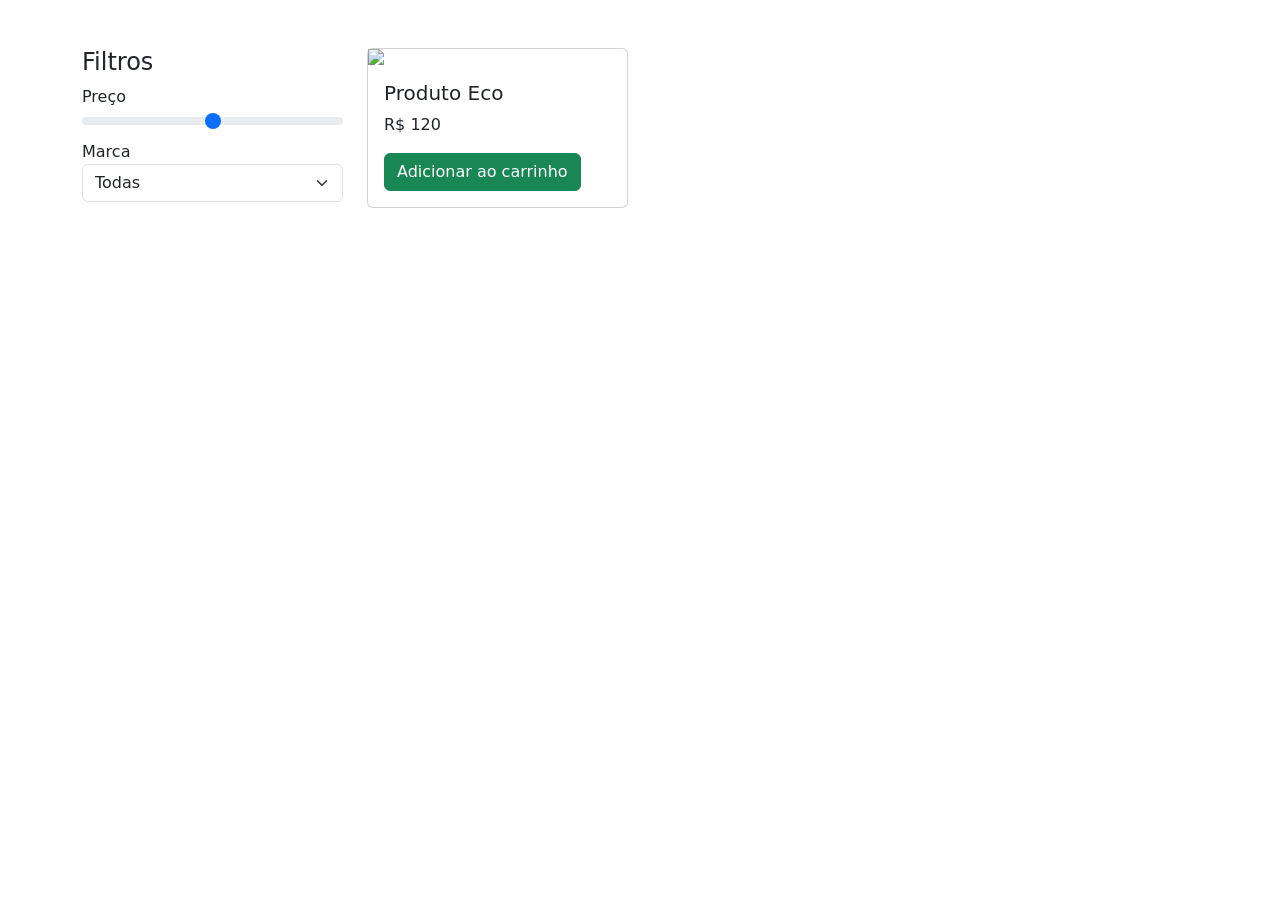
==== categorias.html @ 5b39e4c4 "bootstrap instalado e testes de paginas feitos" ====
<!DOCTYPE html>
<html lang="en">
  <head>
    <meta charset="UTF-8" />
    <meta name="viewport" content="width=device-width, initial-scale=1.0" />

    <link href="https://cdn.jsdelivr.net/npm/bootstrap@5.3.3/dist/css/bootstrap.min.css" rel="stylesheet">

    <link rel="stylesheet" href="./styles.css">

    <link rel="stylesheet"
    href="https://cdnjs.cloudflare.com/ajax/libs/font-awesome/6.5.0/css/all.min.css">


    <title>Document</title>
  </head>
  <body>
    <div class="container mt-5">
      <div class="row">
        <!-- FILTROS -->

        <div class="col-md-3">
          <h4>Filtros</h4>

          <label>Preço</label>
          <input type="range" class="form-range" />

          <label>Marca</label>

          <select class="form-select">
            <option>Todas</option>
            <option>EcoLife</option>
            <option>GreenTech</option>
          </select>
        </div>

        <!-- PRODUTOS -->

        <div class="col-md-9">
          <div class="row">
            <div class="col-md-4">
              <div class="card">
                <img src="img/produtos/eco1.jpg" />

                <div class="card-body">
                  <h5>Produto Eco</h5>
                  <p>R$ 120</p>

                  <button class="btn btn-success">Adicionar ao carrinho</button>
                </div>
              </div>
            </div>
          </div>
        </div>
      </div>
    </div>
  </body>
</html>
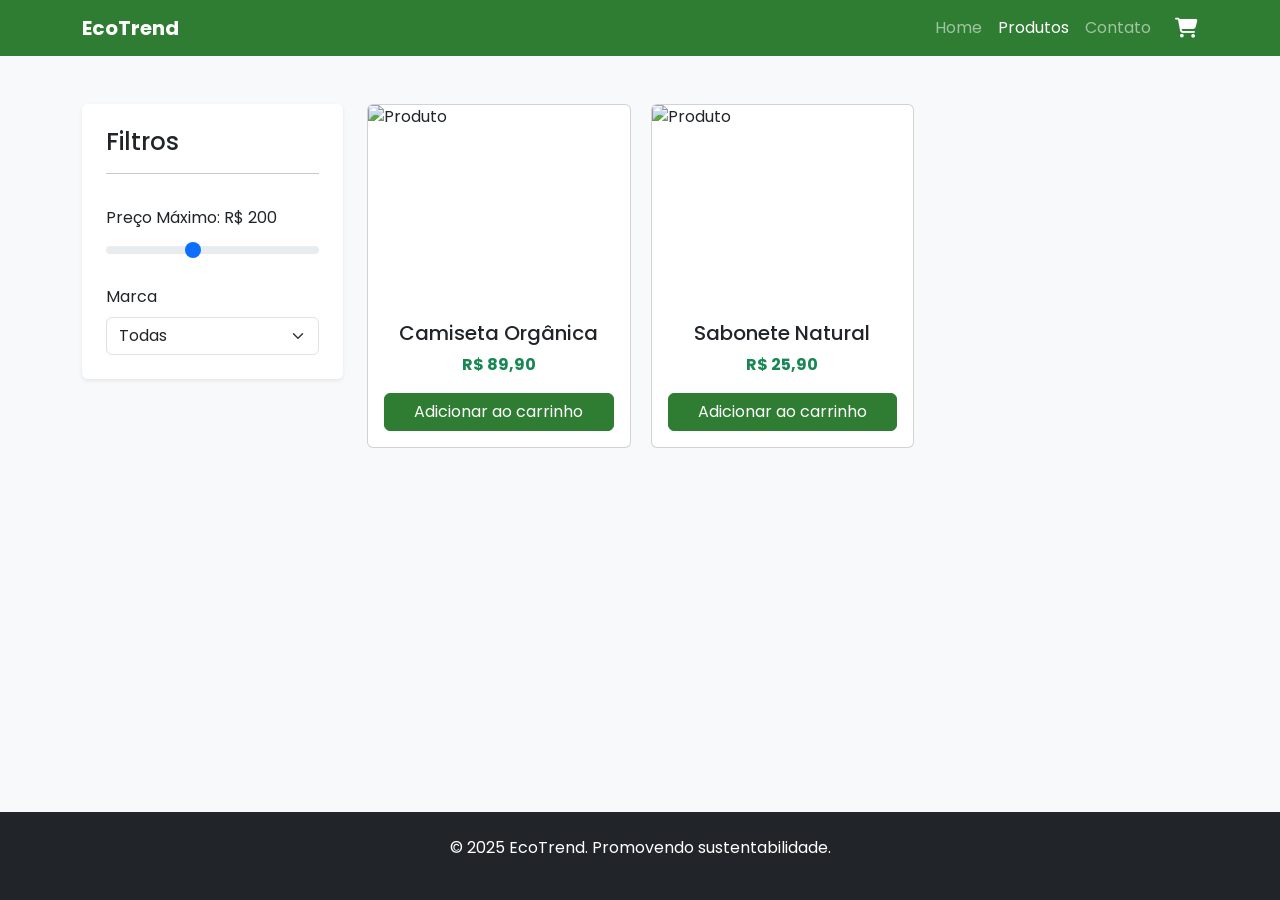
==== commit 60a40097: "Home Page" ====
--- a/categorias.html
+++ b/categorias.html
@@ -1,58 +1,81 @@
 <!DOCTYPE html>
-<html lang="en">
-  <head>
-    <meta charset="UTF-8" />
-    <meta name="viewport" content="width=device-width, initial-scale=1.0" />
+<html lang="pt-br">
+<head>
+    <meta charset="UTF-8">
+    <meta name="viewport" content="width=device-width, initial-scale=1.0">
+    <title>EcoTrend - Categorias</title>
+    <link rel="stylesheet" href="./bootstrap.css">
+    <link rel="stylesheet" href="https://cdnjs.cloudflare.com/ajax/libs/font-awesome/6.5.0/css/all.min.css">
+    <link rel="stylesheet" href="./styles.css">
+</head>
+<body>
 
-    <link href="https://cdn.jsdelivr.net/npm/bootstrap@5.3.3/dist/css/bootstrap.min.css" rel="stylesheet">
+    <nav class="navbar navbar-expand-lg navbar-dark bg-success">
+        <div class="container">
+            <a class="navbar-brand" href="index.html"><strong>EcoTrend</strong></a>
+            <button class="navbar-toggler" data-bs-toggle="collapse" data-bs-target="#menu">
+                <span class="navbar-toggler-icon"></span>
+            </button>
+            <div class="collapse navbar-collapse" id="menu">
+                <ul class="navbar-nav ms-auto align-items-center">
+                    <li class="nav-item"><a class="nav-link" href="index.html">Home</a></li>
+                    <li class="nav-item"><a class="nav-link active" href="categorias.html">Produtos</a></li>
+                    <li class="nav-item"><a class="nav-link" href="contato.html">Contato</a></li>
+                    <li class="nav-item ms-3">
+                        <a href="#" class="text-white"><i class="fa fa-shopping-cart fa-lg"></i></a>
+                    </li>
+                </ul>
+            </div>
+        </div>
+    </nav>
 
-    <link rel="stylesheet" href="./styles.css">
+    <main class="container mt-5">
+        <div class="row">
+            <aside class="col-md-3 mb-4">
+                <div class="bg-white p-4 rounded shadow-sm">
+                    <h4>Filtros</h4>
+                    <hr>
+                    <label class="form-label mt-3">Preço Máximo: <span id="precoValor">R$ 200</span></label>
+                    <input type="range" class="form-range" min="0" max="500" value="200" oninput="document.getElementById('precoValor').innerText = 'R$ ' + this.value">
 
-    <link rel="stylesheet"
-    href="https://cdnjs.cloudflare.com/ajax/libs/font-awesome/6.5.0/css/all.min.css">
+                    <label class="form-label mt-3">Marca</label>
+                    <select class="form-select">
+                        <option>Todas</option>
+                        <option>EcoLife</option>
+                        <option>GreenTech</option>
+                    </select>
+                </div>
+            </aside>
 
+            <section class="col-md-9">
+                <div class="produto-grid mt-0">
+                    <div class="card">
+                        <img src="https://images.unsplash.com/photo-1523381210434-271e8be1f52b?w=400&h=300&fit=crop" class="card-img-top" alt="Produto">
+                        <div class="card-body text-center">
+                            <h5>Camiseta Orgânica</h5>
+                            <p class="text-success fw-bold">R$ 89,90</p>
+                            <button class="btn btn-success w-100">Adicionar ao carrinho</button>
+                        </div>
+                    </div>
+                    <div class="card">
+                        <img src="https://images.unsplash.com/photo-1608248543803-ba4f8c70ae0b?w=400&h=300&fit=crop" class="card-img-top" alt="Produto">
+                        <div class="card-body text-center">
+                            <h5>Sabonete Natural</h5>
+                            <p class="text-success fw-bold">R$ 25,90</p>
+                            <button class="btn btn-success w-100">Adicionar ao carrinho</button>
+                        </div>
+                    </div>
+                </div>
+            </section>
+        </div>
+    </main>
 
-    <title>Document</title>
-  </head>
-  <body>
-    <div class="container mt-5">
-      <div class="row">
-        <!-- FILTROS -->
+    <footer class="bg-dark text-white text-center p-4 mt-5">
+        <div class="container">
+            <p>© 2025 EcoTrend. Promovendo sustentabilidade.</p>
+        </div>
+    </footer>
 
-        <div class="col-md-3">
-          <h4>Filtros</h4>
-
-          <label>Preço</label>
-          <input type="range" class="form-range" />
-
-          <label>Marca</label>
-
-          <select class="form-select">
-            <option>Todas</option>
-            <option>EcoLife</option>
-            <option>GreenTech</option>
-          </select>
-        </div>
-
-        <!-- PRODUTOS -->
-
-        <div class="col-md-9">
-          <div class="row">
-            <div class="col-md-4">
-              <div class="card">
-                <img src="img/produtos/eco1.jpg" />
-
-                <div class="card-body">
-                  <h5>Produto Eco</h5>
-                  <p>R$ 120</p>
-
-                  <button class="btn btn-success">Adicionar ao carrinho</button>
-                </div>
-              </div>
-            </div>
-          </div>
-        </div>
-      </div>
-    </div>
-  </body>
-</html>
+    <script src="./bootstrap.bundle.min.js"></script>
+</body>
+</html>
--- a/styles.css
+++ b/styles.css
@@ -0,0 +1,49 @@
+@import url('https://fonts.googleapis.com/css2?family=Poppins:wght@300;400;600&display=swap');
+
+body {
+    font-family: 'Poppins', sans-serif;
+    background-color: #f8f9fa;
+    display: flex;
+    flex-direction: column;
+    min-height: 100vh;
+}
+
+.bg-success {
+    background-color: #2e7d32 !important;
+}
+
+.btn-success {
+    background-color: #2e7d32;
+    border-color: #2e7d32;
+}
+
+.btn-success:hover {
+    background-color: #1b5e20;
+    border-color: #1b5e20;
+}
+
+.produto-grid {
+    display: grid;
+    grid-template-columns: repeat(auto-fill, minmax(250px, 1fr));
+    gap: 20px;
+    margin-top: 20px;
+}
+
+main {
+    flex: 1;
+}
+
+.card {
+    transition: transform 0.3s;
+    height: 100%;
+}
+
+.card:hover {
+    transform: translateY(-5px);
+    box-shadow: 0 4px 15px rgba(0,0,0,0.1);
+}
+
+.card-img-top {
+    height: 200px;
+    object-fit: cover;
+}
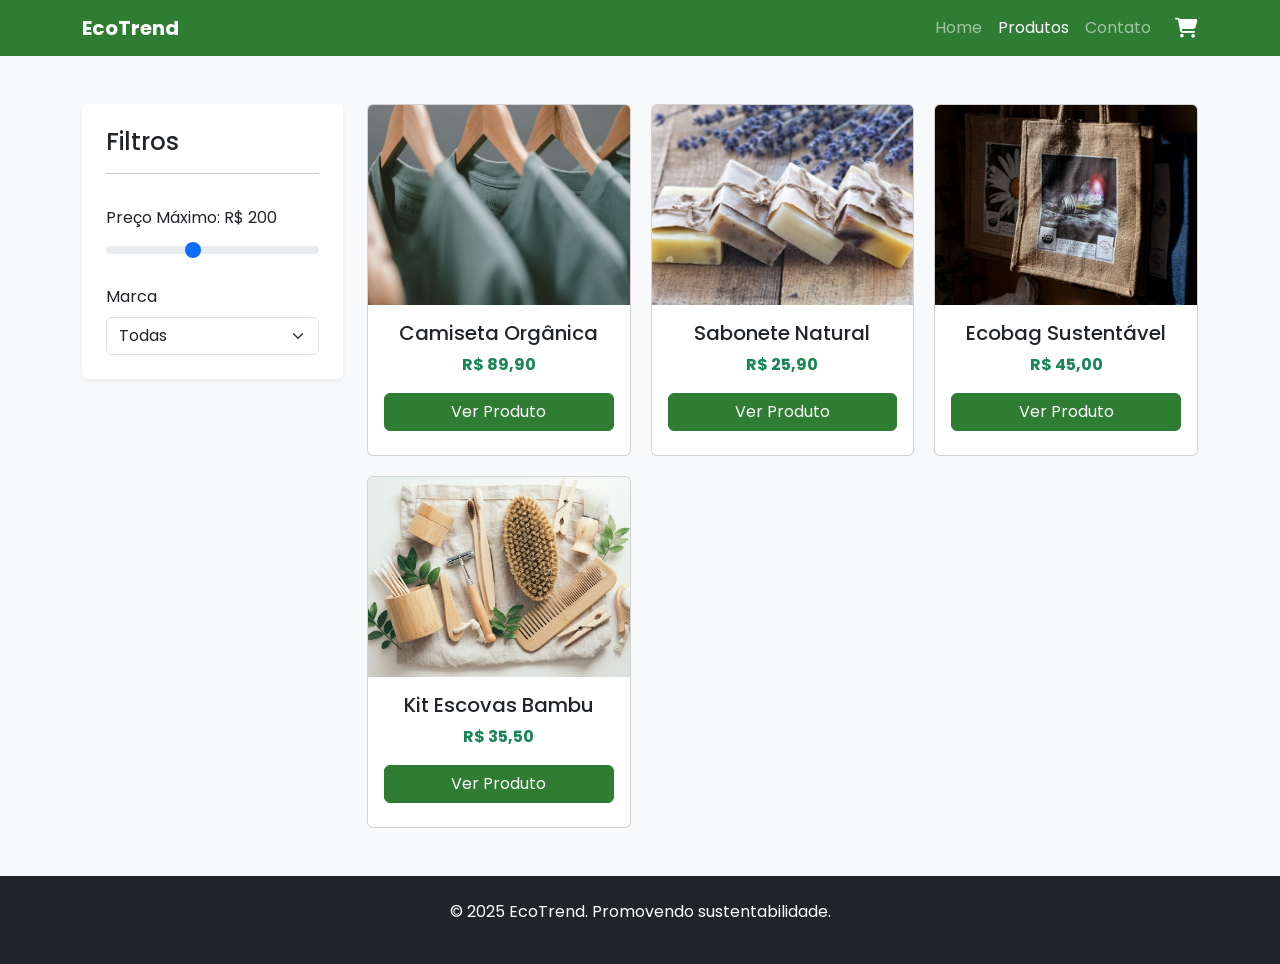
==== commit 3c1556fa: "ajustando produtos" ====
--- a/categorias.html
+++ b/categorias.html
@@ -49,22 +49,43 @@
 
             <section class="col-md-9">
                 <div class="produto-grid mt-0">
+                    
                     <div class="card">
-                        <img src="https://images.unsplash.com/photo-1523381210434-271e8be1f52b?w=400&h=300&fit=crop" class="card-img-top" alt="Produto">
+                        <img src="./img/produtos/Camiseta.jpg" class="card-img-top" alt="Camiseta Orgânica">
                         <div class="card-body text-center">
                             <h5>Camiseta Orgânica</h5>
                             <p class="text-success fw-bold">R$ 89,90</p>
-                            <button class="btn btn-success w-100">Adicionar ao carrinho</button>
+                            <a href="produto.html?item=camisa" class="btn btn-success w-100 mb-2">Ver Produto</a>
                         </div>
                     </div>
+                    
                     <div class="card">
-                        <img src="https://images.unsplash.com/photo-1608248543803-ba4f8c70ae0b?w=400&h=300&fit=crop" class="card-img-top" alt="Produto">
+                        <img src="./img/produtos/Sabonete.jpg" class="card-img-top" alt="Sabonete Natural">
                         <div class="card-body text-center">
                             <h5>Sabonete Natural</h5>
                             <p class="text-success fw-bold">R$ 25,90</p>
-                            <button class="btn btn-success w-100">Adicionar ao carrinho</button>
+                            <a href="produto.html?item=sabonete" class="btn btn-success w-100 mb-2">Ver Produto</a>
                         </div>
                     </div>
+
+                    <div class="card">
+                        <img src="./img/produtos/EcoBag.jpg" class="card-img-top" alt="Ecobag Sustentável">
+                        <div class="card-body text-center">
+                            <h5>Ecobag Sustentável</h5>
+                            <p class="text-success fw-bold">R$ 45,00</p>
+                            <a href="produto.html?item=ecobag" class="btn btn-success w-100 mb-2">Ver Produto</a>
+                        </div>
+                    </div>
+
+                    <div class="card">
+                        <img src="./img/produtos/Kit.jpg" class="card-img-top" alt="Kit Escovas Bambu">
+                        <div class="card-body text-center">
+                            <h5>Kit Escovas Bambu</h5>
+                            <p class="text-success fw-bold">R$ 35,50</p>
+                            <a href="produto.html?item=bambu" class="btn btn-success w-100 mb-2">Ver Produto</a>
+                        </div>
+                    </div>
+
                 </div>
             </section>
         </div>
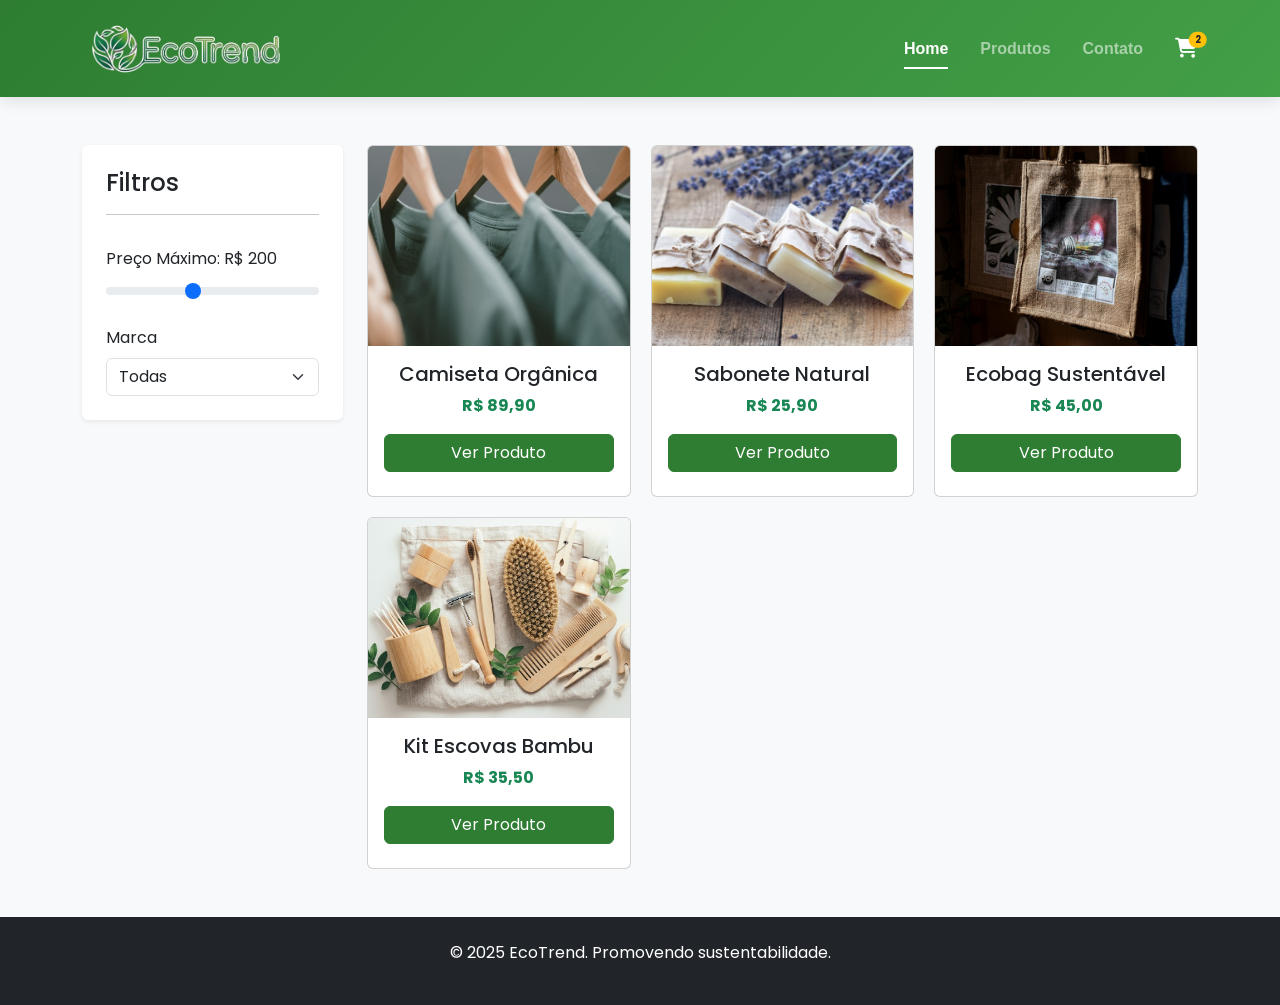
==== commit 1adf42fd: "header" ====
--- a/categorias.html
+++ b/categorias.html
@@ -10,19 +10,30 @@
 </head>
 <body>
 
-    <nav class="navbar navbar-expand-lg navbar-dark bg-success">
+    <nav class="navbar navbar-expand-lg navbar-dark bg-gradient-custom sticky-top py-3">
         <div class="container">
-            <a class="navbar-brand" href="index.html"><strong>EcoTrend</strong></a>
-            <button class="navbar-toggler" data-bs-toggle="collapse" data-bs-target="#menu">
+            
+            <a class="navbar-brand d-flex align-items-center" href="index.html">
+                <img src="./img/banners/logo.jpg" alt="Logo EcoTrend" class="logo-img">
+            </a>
+
+            <button class="navbar-toggler border-0 shadow-none" data-bs-toggle="collapse" data-bs-target="#menu">
                 <span class="navbar-toggler-icon"></span>
             </button>
+
             <div class="collapse navbar-collapse" id="menu">
-                <ul class="navbar-nav ms-auto align-items-center">
-                    <li class="nav-item"><a class="nav-link" href="index.html">Home</a></li>
-                    <li class="nav-item"><a class="nav-link active" href="categorias.html">Produtos</a></li>
-                    <li class="nav-item"><a class="nav-link" href="contato.html">Contato</a></li>
+                <ul class="navbar-nav ms-auto align-items-center fw-semibold">
+                    <li class="nav-item"><a class="nav-link active mx-2" href="index.html">Home</a></li>
+                    <li class="nav-item"><a class="nav-link mx-2" href="categorias.html">Produtos</a></li>
+                    <li class="nav-item"><a class="nav-link mx-2" href="contato.html">Contato</a></li>
+                    
                     <li class="nav-item ms-3">
-                        <a href="#" class="text-white"><i class="fa fa-shopping-cart fa-lg"></i></a>
+                        <a href="#" class="text-white position-relative mt-1">
+                            <i class="fa fa-shopping-cart fa-lg"></i>
+                            <span class="position-absolute top-0 start-100 translate-middle badge rounded-pill bg-warning text-dark" style="font-size: 0.6rem;">
+                                2
+                            </span>
+                        </a>
                     </li>
                 </ul>
             </div>
--- a/styles.css
+++ b/styles.css
@@ -46,4 +46,61 @@
 .card-img-top {
     height: 200px;
     object-fit: cover;
+}
+
+.bg-gradient-custom {
+    background: linear-gradient(135deg, #2e7d32 0%, #43a047 100%) !important;
+    box-shadow: 0 4px 15px rgba(0,0,0,0.1);
+}
+
+.logo-img {
+    height: 55px;
+    width: auto;
+    margin-right: 12px;
+    border-radius: 0;
+    background-color: transparent;
+    padding: 0;
+    object-fit: contain;
+}
+
+.navbar-nav .nav-link {
+    position: relative;
+    transition: color 0.3s ease;
+}
+.navbar-nav .nav-link::after {
+    content: '';
+    position: absolute;
+    width: 0;
+    height: 2px;
+    bottom: 0;
+    left: 8px;
+    background-color: #fff;
+    transition: width 0.3s ease-in-out;
+}
+.navbar-nav .nav-link:hover::after,
+.navbar-nav .nav-link.active::after {
+    width: calc(100% - 16px);
+}
+
+.footer-custom {
+    background: linear-gradient(135deg, #1b5e20 0%, #2e7d32 100%);
+    color: #e8f5e9;
+}
+
+.footer-social-icon {
+    display: inline-flex;
+    align-items: center;
+    justify-content: center;
+    width: 40px;
+    height: 40px;
+    border-radius: 50%;
+    background-color: rgba(255,255,255,0.1);
+    color: #fff;
+    text-decoration: none;
+    transition: all 0.3s ease;
+}
+.footer-social-icon:hover {
+    background-color: #fff;
+    color: #2e7d32;
+    transform: translateY(-3px);
 }
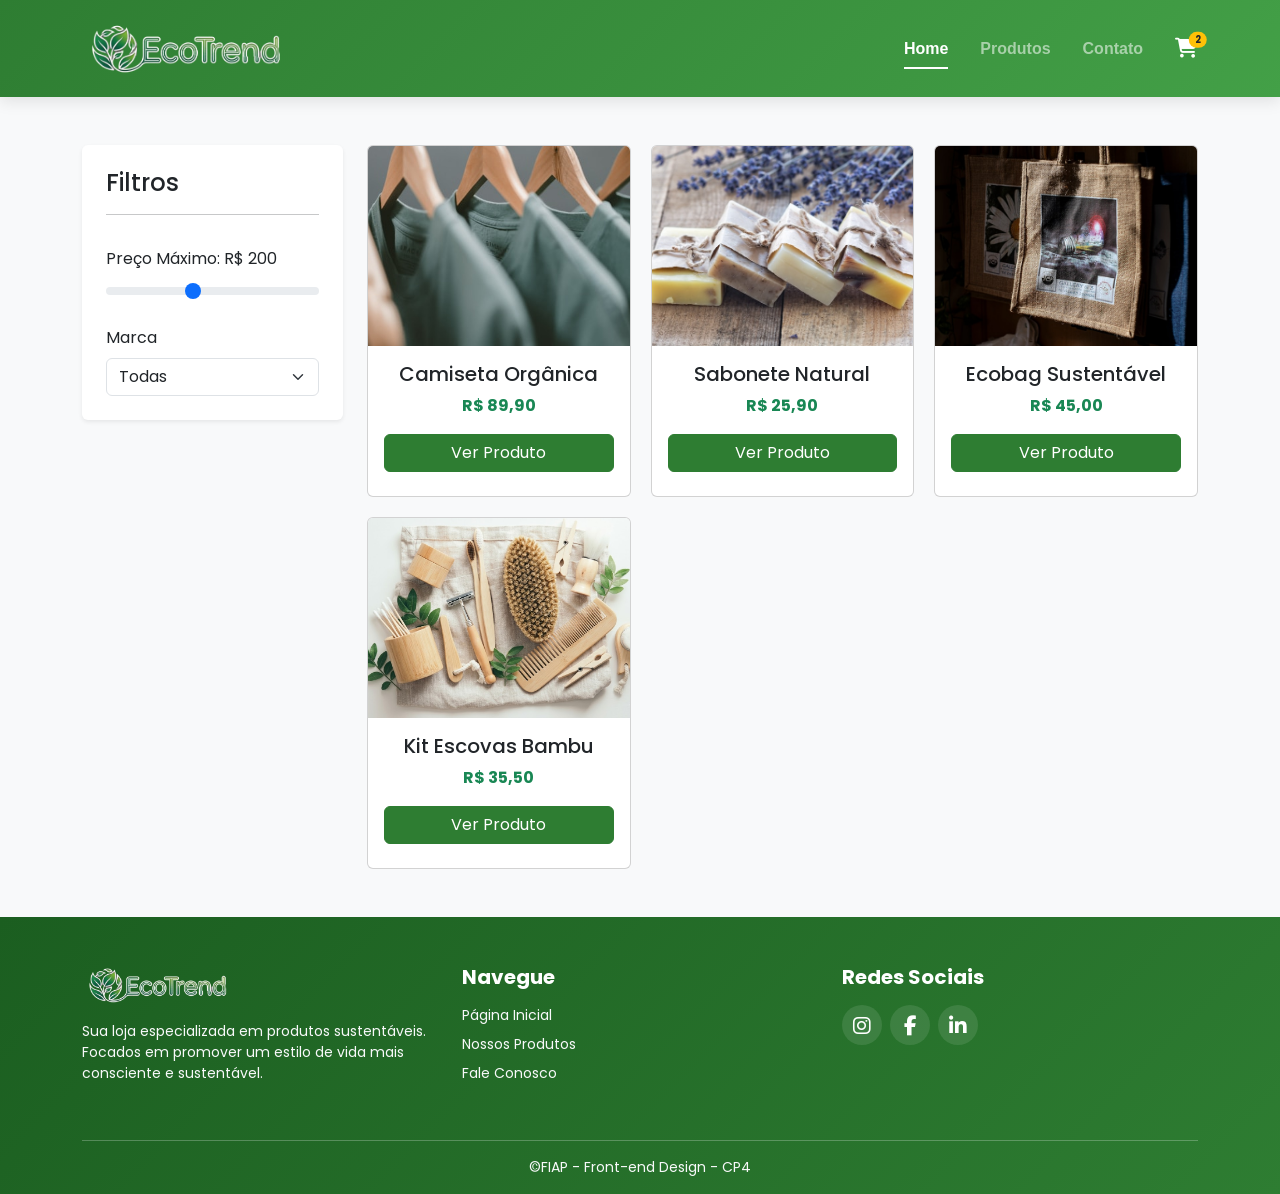
==== commit 114097b8: "footer" ====
--- a/categorias.html
+++ b/categorias.html
@@ -102,9 +102,42 @@
         </div>
     </main>
 
-    <footer class="bg-dark text-white text-center p-4 mt-5">
+    <footer class="footer-custom pt-5 pb-3 mt-5">
         <div class="container">
-            <p>© 2025 EcoTrend. Promovendo sustentabilidade.</p>
+            <div class="row mb-4">
+                
+                <div class="col-md-4 mb-3">
+                    <a href="index.html" class="d-flex align-items-center text-decoration-none mb-3">
+                        <img src="./img/banners/logo.jpg" alt="Logo EcoTrend" class="logo-img-footer">
+                    </a>
+                    <p class="small text-light">Sua loja especializada em produtos sustentáveis. Focados em promover um estilo de vida mais consciente e sustentável.</p>
+                </div>
+                
+                <div class="col-md-4 mb-3">
+                    <h5 class="fw-bold mb-3 text-white">Navegue</h5>
+                    <ul class="list-unstyled small">
+                        <li><a href="index.html" class="text-light text-decoration-none mb-2 d-block">Página Inicial</a></li>
+                        <li><a href="categorias.html" class="text-light text-decoration-none mb-2 d-block">Nossos Produtos</a></li>
+                        <li><a href="contato.html" class="text-light text-decoration-none mb-2 d-block">Fale Conosco</a></li>
+                    </ul>
+                </div>
+                
+                <div class="col-md-4 mb-3">
+                    <h5 class="fw-bold mb-3 text-white">Redes Sociais</h5>
+                    <div class="d-flex gap-2">
+                        <a href="#" class="footer-social-icon"><i class="fab fa-instagram fa-lg"></i></a>
+                        <a href="#" class="footer-social-icon"><i class="fab fa-facebook-f fa-lg"></i></a>
+                        <a href="#" class="footer-social-icon"><i class="fab fa-linkedin-in fa-lg"></i></a>
+                    </div>
+                </div>
+
+            </div>
+            
+            <hr class="border-light opacity-25">
+            
+            <div class="text-center small mt-3">
+                <p class="mb-0 text-light">©FIAP - Front-end Design - CP4</p>
+            </div>
         </div>
     </footer>
 
--- a/styles.css
+++ b/styles.css
@@ -63,6 +63,16 @@
     object-fit: contain;
 }
 
+.logo-img-footer {
+    height: 40px;
+    width: auto;
+    margin-right: 12px;
+    border-radius: 0;
+    background-color: transparent;
+    padding: 0;
+    object-fit: contain;
+}
+
 .navbar-nav .nav-link {
     position: relative;
     transition: color 0.3s ease;
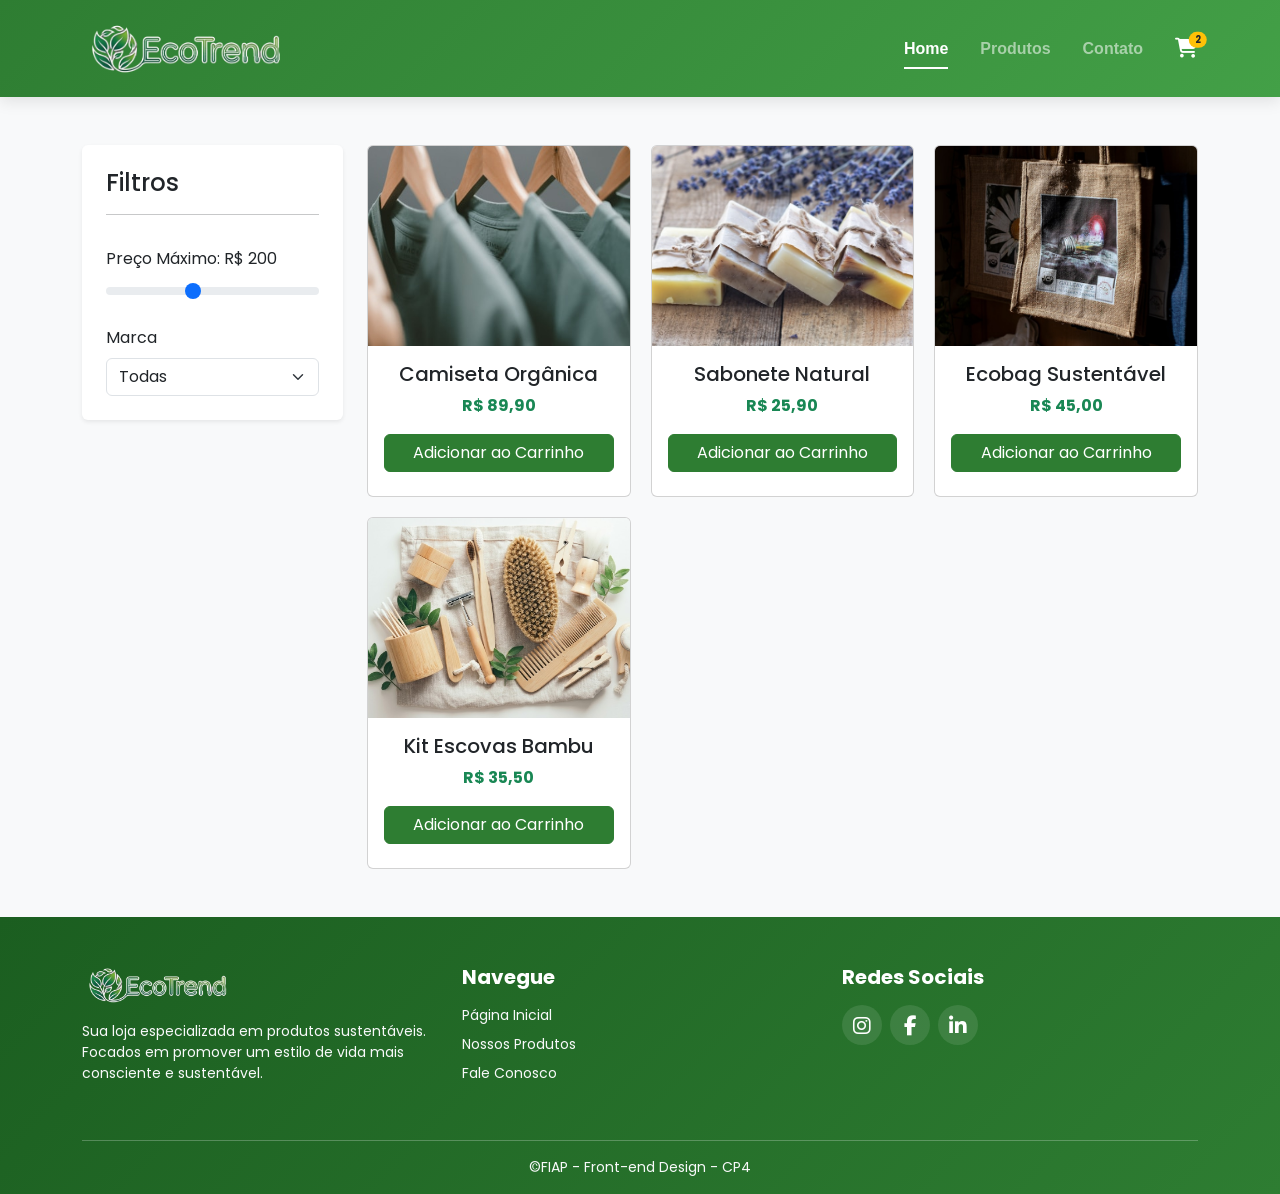
==== commit 5cb5710b: "ajustes finais" ====
--- a/categorias.html
+++ b/categorias.html
@@ -2,11 +2,11 @@
 <html lang="pt-br">
 <head>
     <meta charset="UTF-8">
-    <meta name="viewport" content="width=device-width, initial-scale=1.0">
-    <title>EcoTrend - Categorias</title>
-    <link rel="stylesheet" href="./bootstrap.css">
+    <meta name="viewport" content="width=device-width, initial-scale=1">
+    <title>EcoTrend - Home</title>
+    <link rel="stylesheet" href="./css/bootstrap.css">
     <link rel="stylesheet" href="https://cdnjs.cloudflare.com/ajax/libs/font-awesome/6.5.0/css/all.min.css">
-    <link rel="stylesheet" href="./styles.css">
+    <link rel="stylesheet" href="./css/styles.css">
 </head>
 <body>
 
@@ -66,7 +66,7 @@
                         <div class="card-body text-center">
                             <h5>Camiseta Orgânica</h5>
                             <p class="text-success fw-bold">R$ 89,90</p>
-                            <a href="produto.html?item=camisa" class="btn btn-success w-100 mb-2">Ver Produto</a>
+                            <a href="produto.html?item=camisa" class="btn btn-success w-100 mb-2">Adicionar ao Carrinho</a>
                         </div>
                     </div>
                     
@@ -75,7 +75,7 @@
                         <div class="card-body text-center">
                             <h5>Sabonete Natural</h5>
                             <p class="text-success fw-bold">R$ 25,90</p>
-                            <a href="produto.html?item=sabonete" class="btn btn-success w-100 mb-2">Ver Produto</a>
+                            <a href="produto.html?item=sabonete" class="btn btn-success w-100 mb-2">Adicionar ao Carrinho</a>
                         </div>
                     </div>
 
@@ -84,7 +84,7 @@
                         <div class="card-body text-center">
                             <h5>Ecobag Sustentável</h5>
                             <p class="text-success fw-bold">R$ 45,00</p>
-                            <a href="produto.html?item=ecobag" class="btn btn-success w-100 mb-2">Ver Produto</a>
+                            <a href="produto.html?item=ecobag" class="btn btn-success w-100 mb-2">Adicionar ao Carrinho</a>
                         </div>
                     </div>
 
@@ -93,7 +93,7 @@
                         <div class="card-body text-center">
                             <h5>Kit Escovas Bambu</h5>
                             <p class="text-success fw-bold">R$ 35,50</p>
-                            <a href="produto.html?item=bambu" class="btn btn-success w-100 mb-2">Ver Produto</a>
+                            <a href="produto.html?item=bambu" class="btn btn-success w-100 mb-2">Adicionar ao Carrinho</a>
                         </div>
                     </div>
 
@@ -141,6 +141,6 @@
         </div>
     </footer>
 
-    <script src="./bootstrap.bundle.min.js"></script>
+    <script src="./js/bootstrap.bundle.min.js"></script>
 </body>
 </html>
--- a/css/styles.css
+++ b/css/styles.css
@@ -0,0 +1,110 @@
+@import url('https://fonts.googleapis.com/css2?family=Poppins:wght@300;400;600&display=swap');
+
+body {
+    font-family: 'Poppins', sans-serif;
+    background-color: #f8f9fa;
+    display: flex;
+    flex-direction: column;
+    min-height: 100vh;
+}
+
+.bg-success {
+    background-color: #2e7d32 !important;
+}
+
+.btn-success {
+    background-color: #2e7d32;
+    border-color: #2e7d32;
+}
+
+.btn-success:hover {
+    background-color: #1b5e20;
+    border-color: #1b5e20;
+}
+
+.produto-grid {
+    display: grid;
+    grid-template-columns: repeat(auto-fill, minmax(250px, 1fr));
+    gap: 20px;
+    margin-top: 20px;
+}
+
+main {
+    flex: 1;
+}
+
+.card {
+    transition: transform 0.3s;
+    height: 100%;
+}
+
+.card:hover {
+    transform: translateY(-5px);
+    box-shadow: 0 4px 15px rgba(0,0,0,0.1);
+}
+
+.card-img-top {
+    height: 200px;
+    object-fit: cover;
+}
+
+.bg-gradient-custom {
+    background: linear-gradient(135deg, #2e7d32 0%, #43a047 100%) !important;
+    box-shadow: 0 4px 15px rgba(0,0,0,0.1);
+}
+
+.logo-img {
+    height: 55px;
+    width: auto;
+    margin-right: 12px;
+    object-fit: contain;
+}
+
+.logo-img-footer {
+    height: 40px;
+    width: auto;
+    margin-right: 12px;
+    object-fit: contain;
+}
+
+.navbar-nav .nav-link {
+    position: relative;
+    transition: color 0.3s ease;
+}
+.navbar-nav .nav-link::after {
+    content: '';
+    position: absolute;
+    width: 0;
+    height: 2px;
+    bottom: 0;
+    left: 8px;
+    background-color: #fff;
+    transition: width 0.3s ease-in-out;
+}
+.navbar-nav .nav-link:hover::after,
+.navbar-nav .nav-link.active::after {
+    width: calc(100% - 16px);
+}
+
+.footer-custom {
+    background: linear-gradient(135deg, #1b5e20 0%, #2e7d32 100%);
+    color: #e8f5e9;
+}
+
+.footer-social-icon {
+    display: inline-flex;
+    align-items: center;
+    justify-content: center;
+    width: 40px;
+    height: 40px;
+    border-radius: 50%;
+    background-color: rgba(255,255,255,0.1);
+    color: #fff;
+    text-decoration: none;
+    transition: all 0.3s ease;
+}
+.footer-social-icon:hover {
+    background-color: #fff;
+    color: #2e7d32;
+    transform: translateY(-3px);
+}
